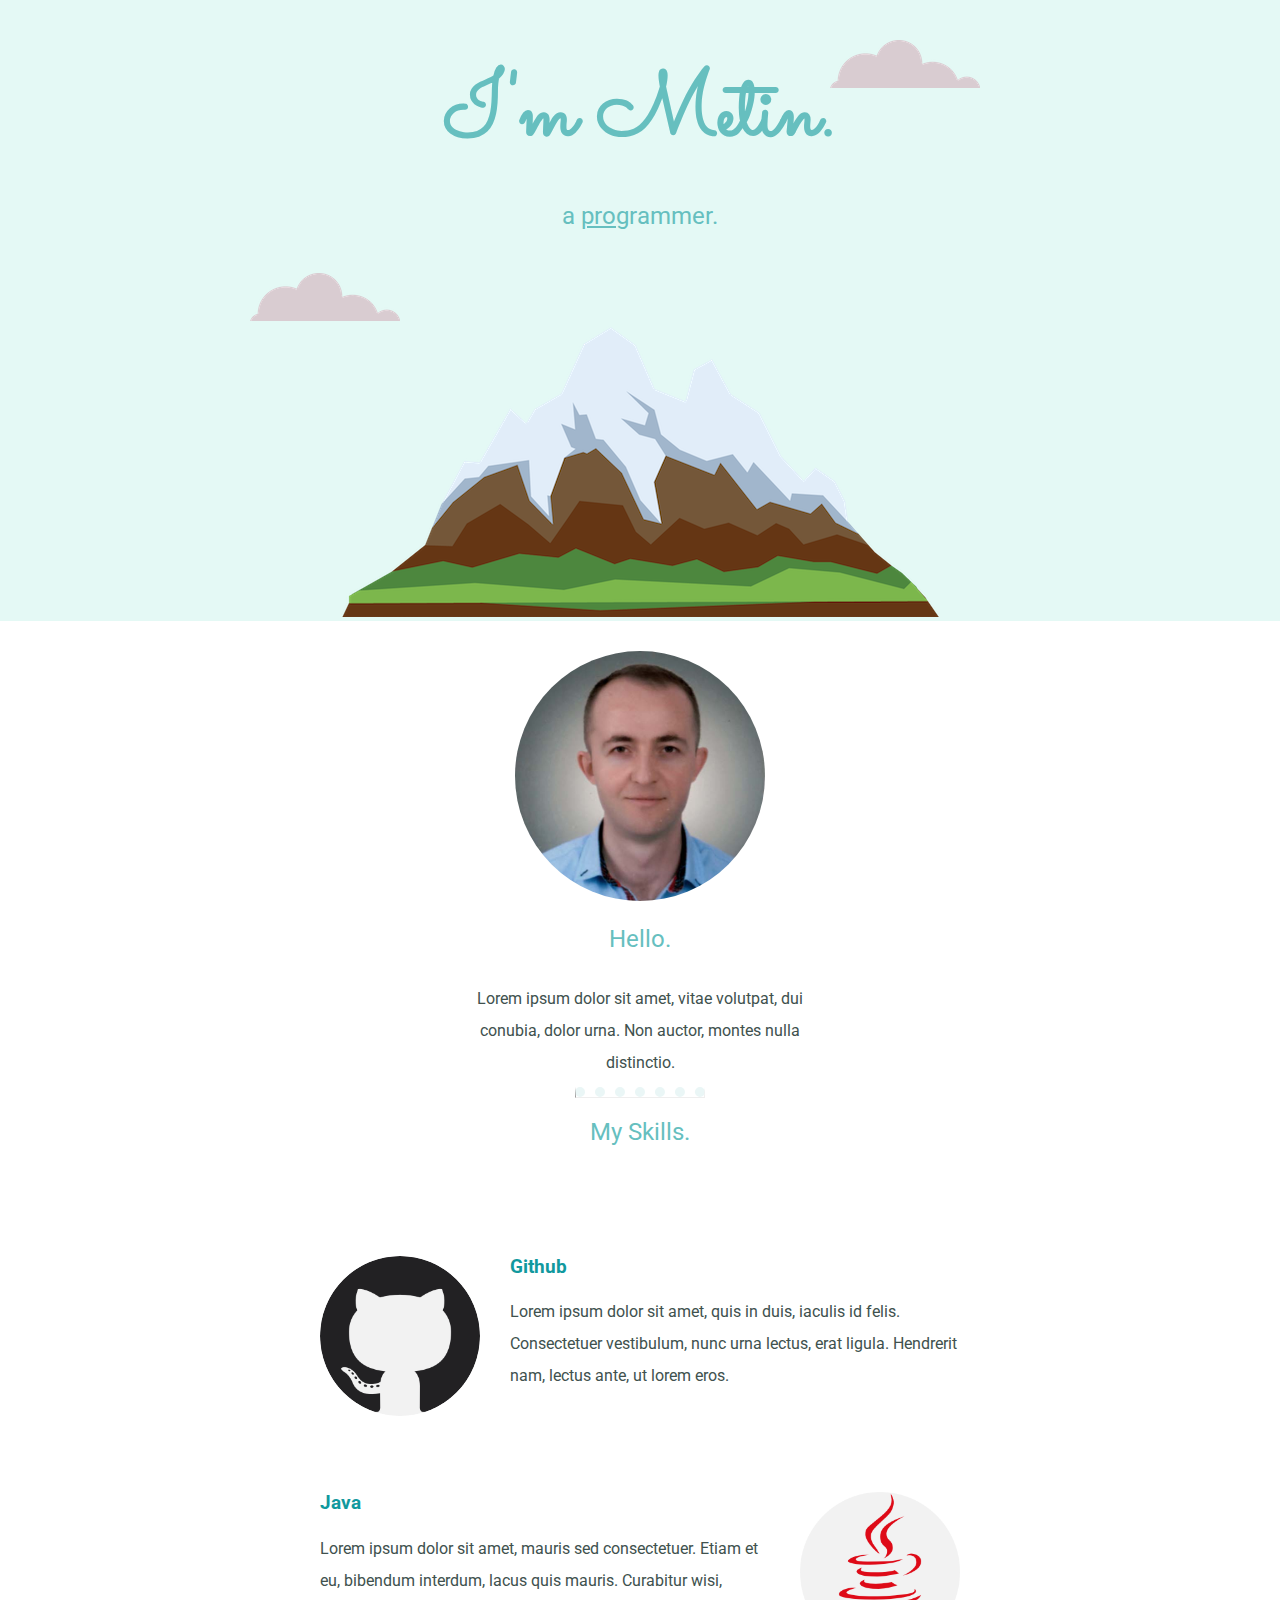
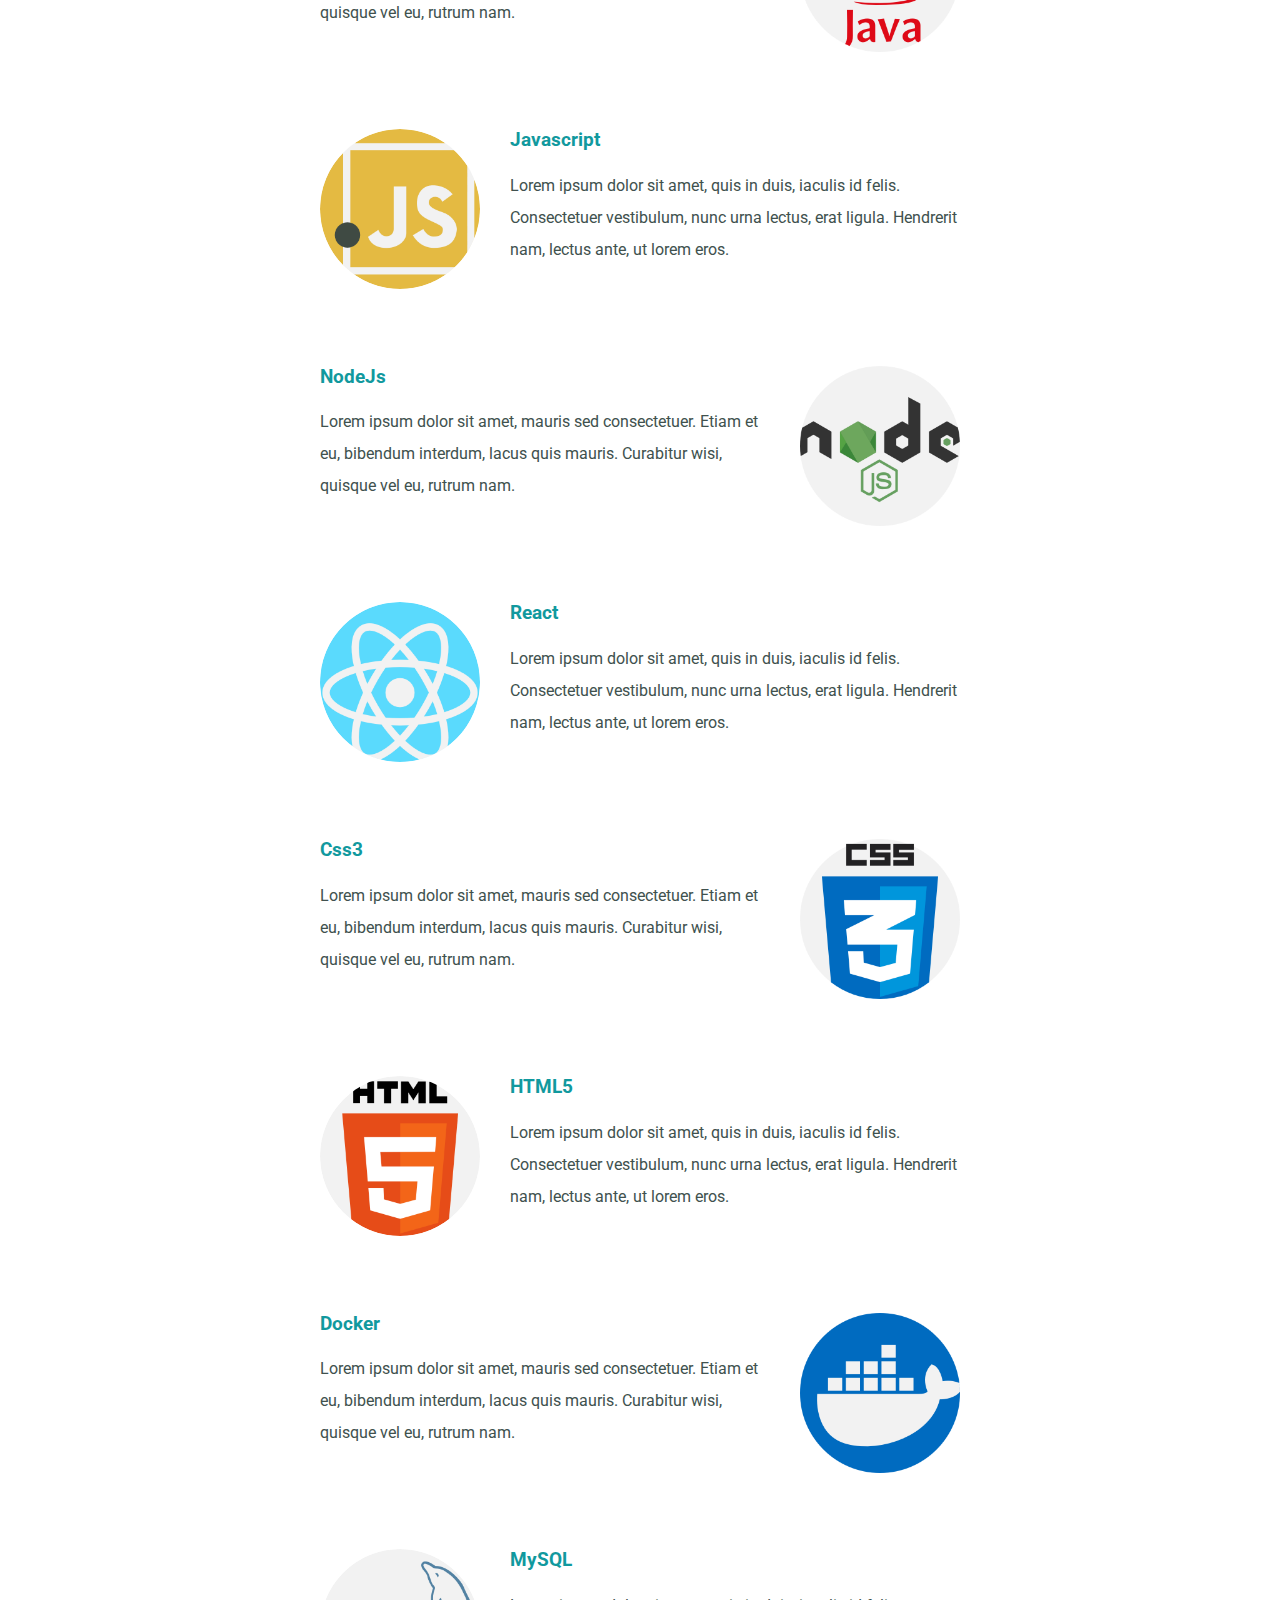
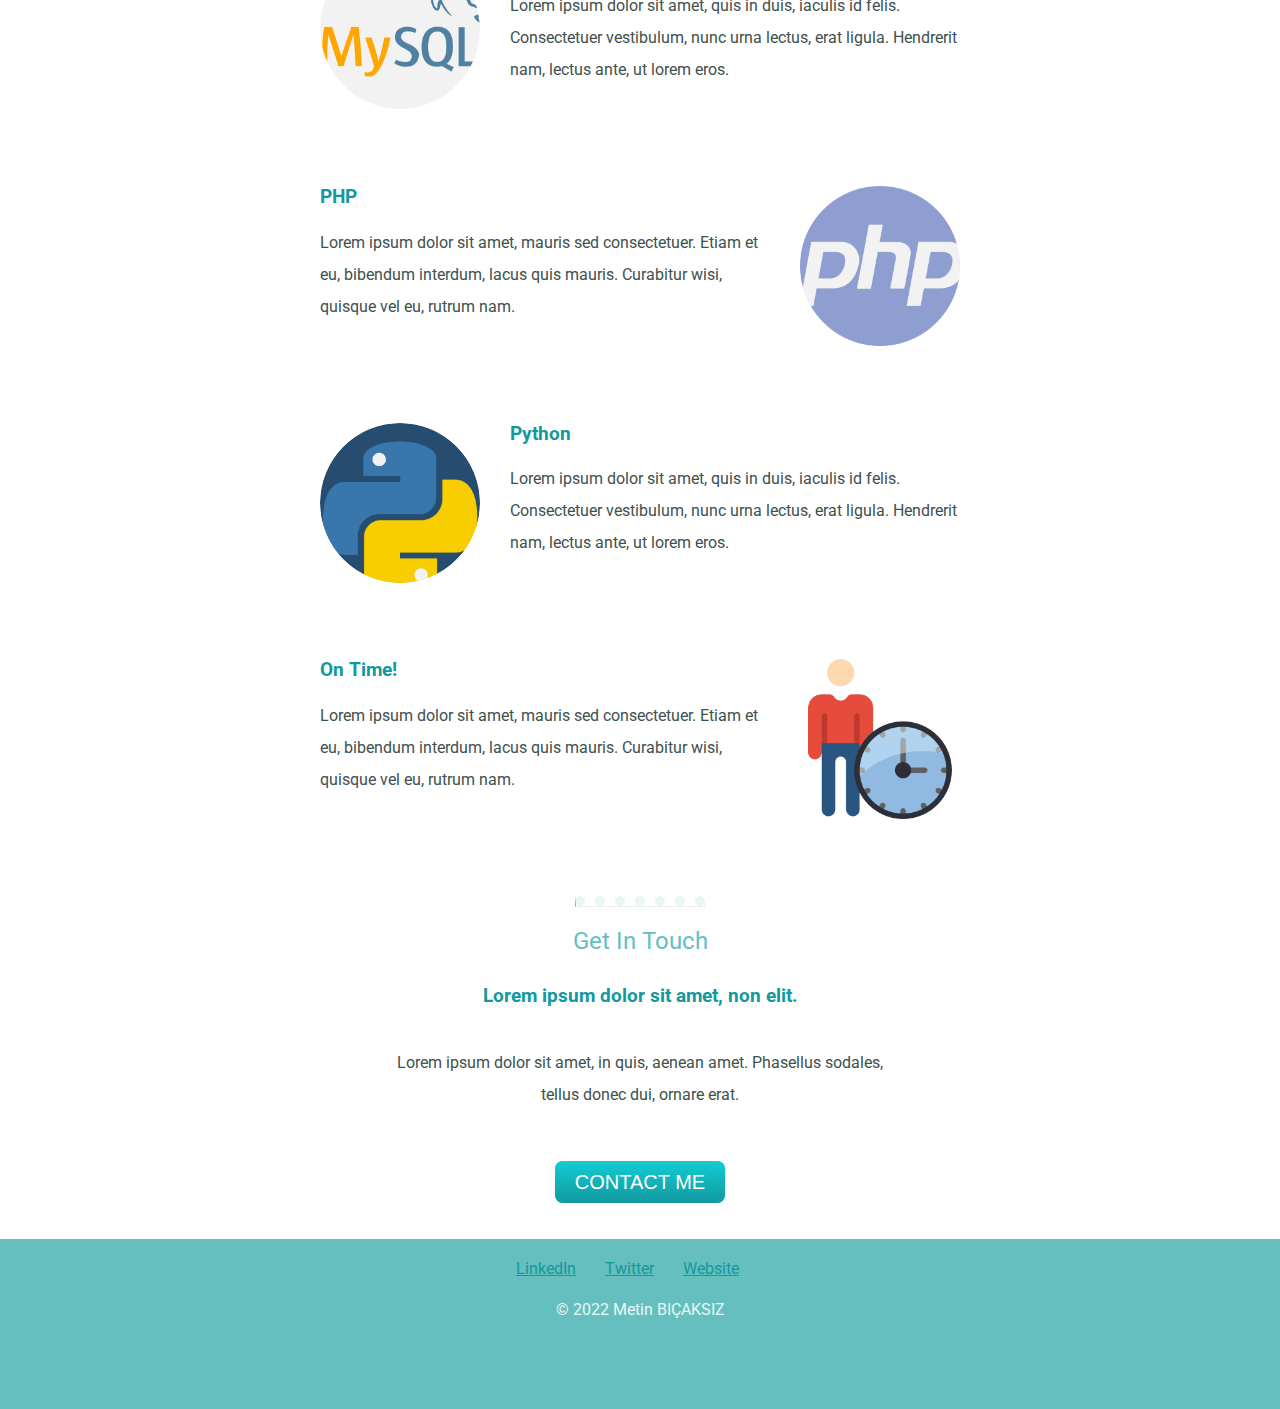
==== index.html @ 55656556 "Add files via upload" ====
<!DOCTYPE html>
<html>
  <head>
    <title>Metin BIÇAKSIZ</title>
    <link rel="stylesheet" href="css/style.css">
    <link rel="icon" href="images/favicon.ico">
    <link rel="preconnect" href="https://fonts.googleapis.com">
    <link rel="preconnect" href="https://fonts.gstatic.com" crossorigin>
    <link href="https://fonts.googleapis.com/css2?family=Roboto&family=Sacramento&display=swap" rel="stylesheet">
  </head>
  <body>

    <div class="top-div">
      <img class="ustbulut" src="images/cloud.png" alt="cloud">
      <h1>I'm Metin.</h1>
      <h2>a <span>pro</span>grammer.</h2>
      <img class="ilkbulut" src="images/cloud.png" alt="cloud">
      <img src="images/mountain.png" alt="mountain">
    </div>

    <div class="middle-container">
      <div class="profile">
        <img id="ben" src="images/ben.jpg" alt="ben">
        <h2>Hello.</h2>
        <p class="tanitim-yazisi">Lorem ipsum dolor sit amet, vitae volutpat, dui conubia, dolor urna. Non auctor, montes nulla distinctio.</p>
      </div>
      <hr>
      <div class="skills">
        <h2>My Skills.</h2>
        <div class="skill-row">
          <img class="computer-img" src="images/github.png" alt="computer">
          <h3>Github</h3>
          <p>Lorem ipsum dolor sit amet, quis in duis, iaculis id felis. Consectetuer vestibulum, nunc urna lectus, erat ligula. Hendrerit nam, lectus ante, ut lorem eros.</p>
        </div>
        <div class="skill-row">
          <img class="chill-img" src="images/java.png" alt="">
          <h3>Java</h3>
          <p>Lorem ipsum dolor sit amet, mauris sed consectetuer. Etiam et eu, bibendum interdum, lacus quis mauris. Curabitur wisi, quisque vel eu, rutrum nam.</p>
        </div>
        <div class="skill-row">
          <img class="computer-img" src="images/javascript(1).png" alt="computer">
          <h3>Javascript</h3>
          <p>Lorem ipsum dolor sit amet, quis in duis, iaculis id felis. Consectetuer vestibulum, nunc urna lectus, erat ligula. Hendrerit nam, lectus ante, ut lorem eros.</p>
        </div>
        <div class="skill-row">
          <img class="chill-img" src="images/nodejs.png" alt="">
          <h3>NodeJs</h3>
          <p>Lorem ipsum dolor sit amet, mauris sed consectetuer. Etiam et eu, bibendum interdum, lacus quis mauris. Curabitur wisi, quisque vel eu, rutrum nam.</p>
        </div>
        <div class="skill-row">
          <img class="computer-img" src="images/react.png" alt="computer">
          <h3>React</h3>
          <p>Lorem ipsum dolor sit amet, quis in duis, iaculis id felis. Consectetuer vestibulum, nunc urna lectus, erat ligula. Hendrerit nam, lectus ante, ut lorem eros.</p>
        </div>
        <div class="skill-row">
          <img class="chill-img" src="images/css.png" alt="">
          <h3>Css3</h3>
          <p>Lorem ipsum dolor sit amet, mauris sed consectetuer. Etiam et eu, bibendum interdum, lacus quis mauris. Curabitur wisi, quisque vel eu, rutrum nam.</p>
        </div>
        <div class="skill-row">
          <img class="computer-img" src="images/html-5.png" alt="computer">
          <h3>HTML5</h3>
          <p>Lorem ipsum dolor sit amet, quis in duis, iaculis id felis. Consectetuer vestibulum, nunc urna lectus, erat ligula. Hendrerit nam, lectus ante, ut lorem eros.</p>
        </div>
        <div class="skill-row">
          <img class="chill-img" src="images/docker.png" alt="">
          <h3>Docker</h3>
          <p>Lorem ipsum dolor sit amet, mauris sed consectetuer. Etiam et eu, bibendum interdum, lacus quis mauris. Curabitur wisi, quisque vel eu, rutrum nam.</p>
        </div>
        <div class="skill-row">
          <img class="computer-img" src="images/mysql.png" alt="computer">
          <h3>MySQL</h3>
          <p>Lorem ipsum dolor sit amet, quis in duis, iaculis id felis. Consectetuer vestibulum, nunc urna lectus, erat ligula. Hendrerit nam, lectus ante, ut lorem eros.</p>
        </div>
        <div class="skill-row">
          <img class="chill-img" src="images/php.png" alt="">
          <h3>PHP</h3>
          <p>Lorem ipsum dolor sit amet, mauris sed consectetuer. Etiam et eu, bibendum interdum, lacus quis mauris. Curabitur wisi, quisque vel eu, rutrum nam.</p>
        </div>
        <div class="skill-row">
          <img class="computer-img" src="images/python.png" alt="computer">
          <h3>Python</h3>
          <p>Lorem ipsum dolor sit amet, quis in duis, iaculis id felis. Consectetuer vestibulum, nunc urna lectus, erat ligula. Hendrerit nam, lectus ante, ut lorem eros.</p>
        </div>
        <div class="skill-row">
          <img class="chill-img" src="images/deadline.png" alt="">
          <h3>On Time!</h3>
          <p>Lorem ipsum dolor sit amet, mauris sed consectetuer. Etiam et eu, bibendum interdum, lacus quis mauris. Curabitur wisi, quisque vel eu, rutrum nam.</p>
        </div>
      </div>
      <hr>
      <div class="contact-me">
        <h2>Get In Touch</h2>
        <h3>Lorem ipsum dolor sit amet, non elit.</h3>
        <p class="contact-message">Lorem ipsum dolor sit amet, in quis, aenean amet. Phasellus sodales, tellus donec dui, ornare erat.</p>
        <a class="btn" href="mailto:metin@bicaksiz.com">CONTACT ME</a>
      </div>
    </div>


    <div class="bottom-container">
      <a class="footer-link" href="https://www.linkedin.com/">LinkedIn</a>
      <a class="footer-link" href="https://twitter.com/">Twitter</a>
      <a class="footer-link" href="https://www.appbrewery.co/">Website</a>
      <p class="copyright">© 2022 Metin BIÇAKSIZ</p>
    </div>
  </body>
</html>
---- css/style.css ----
body {
  margin: 0;
  text-align: center;
  font-family: 'Roboto', sans-serif;
  color: #40514E;

}
h1 {
  font-size: 562.5%;
  margin: 0;
  font-family: 'Sacramento', cursive;
  color: #66BFBF;
}
h2{
  color: #66BFBF;
  font-weight: normal;
  padding-bottom: 10px;
}
h3{
  color: #11999E;
}
a {
  color: #11999E;
}
img {
  display: inline-block;
}
span {
  text-decoration: underline;
}
hr{
  border-top: dotted #EAF6F6 10px;
  width: 10%;
}
p{
  line-height: 2;
}

/********** Classes *************/

.top-div {
  background-color: #E4F9F5;
  position: relative;
  padding-top: 50px;
}
.ilkbulut{
  position: absolute;
  left: 250px;
  bottom: 300px;
}
.ustbulut {
  position: absolute;
  top: 40px;
  right: 300px;
}
.skill-row {
  width: 50%;
  margin: 100px auto 100px auto;
  text-align: left;
}
.computer-img{
  width: 25%;
  margin-right: 30px;
  float: left;
  border-radius: 50%;
}
.chill-img{
  width: 25%;
  margin-left: 30px;
  float: right;
}
.tanitim-yazisi{
  color: #40514E;
  width: 30%;
  margin: auto;
}
.bottom-container{
  background-color: #66BFBF;
  height: 150px;
  margin-top: 45px;
  padding-top: 20px;
}
.footer-link{
  color: #11999E;
  margin-right: 25px;
}
.copyright{
  color: #EAF6F6;
}

.btn {
  background: #11cdd4;
  background-image: -webkit-linear-gradient(top, #11cdd4, #11999e);
  background-image: -moz-linear-gradient(top, #11cdd4, #11999e);
  background-image: -ms-linear-gradient(top, #11cdd4, #11999e);
  background-image: -o-linear-gradient(top, #11cdd4, #11999e);
  background-image: linear-gradient(to bottom, #11cdd4, #11999e);
  -webkit-border-radius: 8;
  -moz-border-radius: 8;
  border-radius: 8px;
  font-family: Arial;
  color: #ffffff;
  font-size: 20px;
  padding: 10px 20px 10px 20px;
  text-decoration: none;
}

.btn:hover {
  background: #30e3cb;
  background-image: -webkit-linear-gradient(top, #30e3cb, #2bc4ad);
  background-image: -moz-linear-gradient(top, #30e3cb, #2bc4ad);
  background-image: -ms-linear-gradient(top, #30e3cb, #2bc4ad);
  background-image: -o-linear-gradient(top, #30e3cb, #2bc4ad);
  background-image: linear-gradient(to bottom, #30e3cb, #2bc4ad);
  text-decoration: none;
}
.contact-message{
  width: 40%;
  margin: 40px auto 60px;
}
/********* IDs **********/
#ben{
  border-radius: 50%;
  width: 250px;
  margin-top: 30px;
}
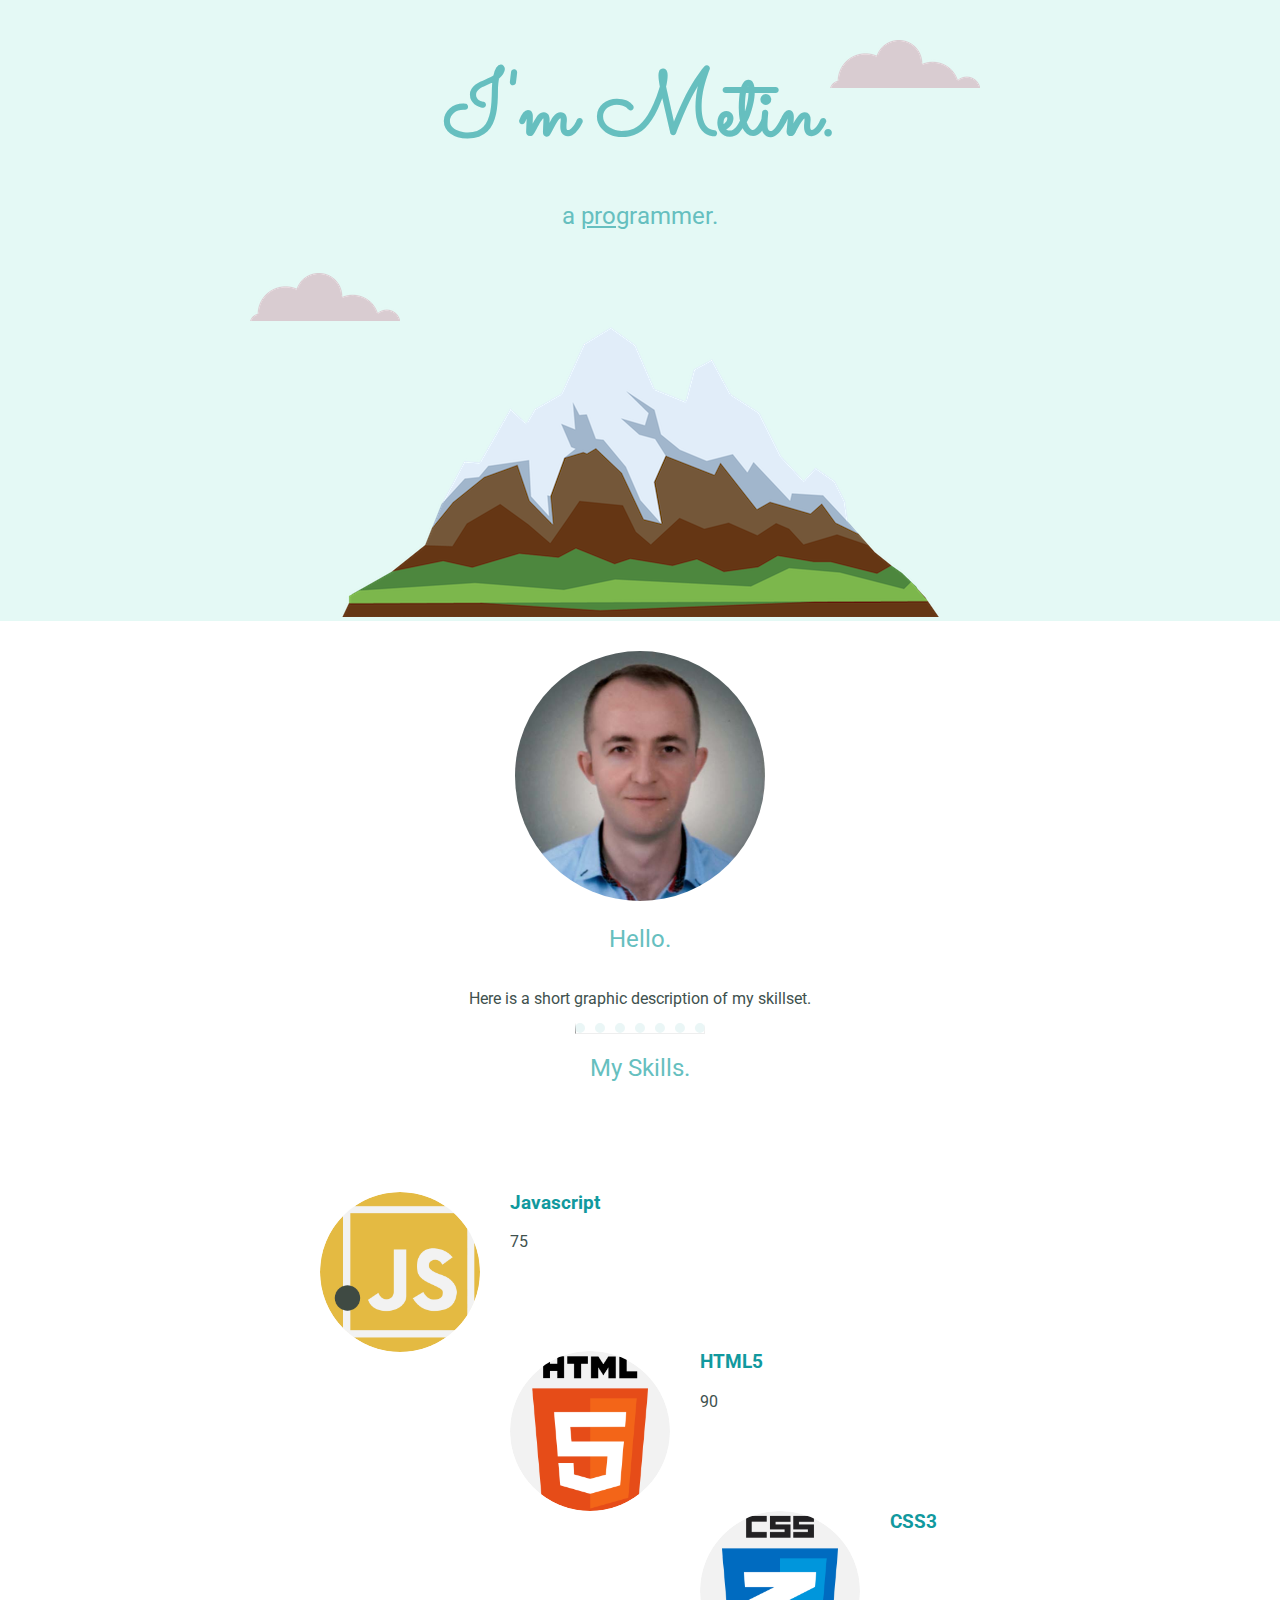
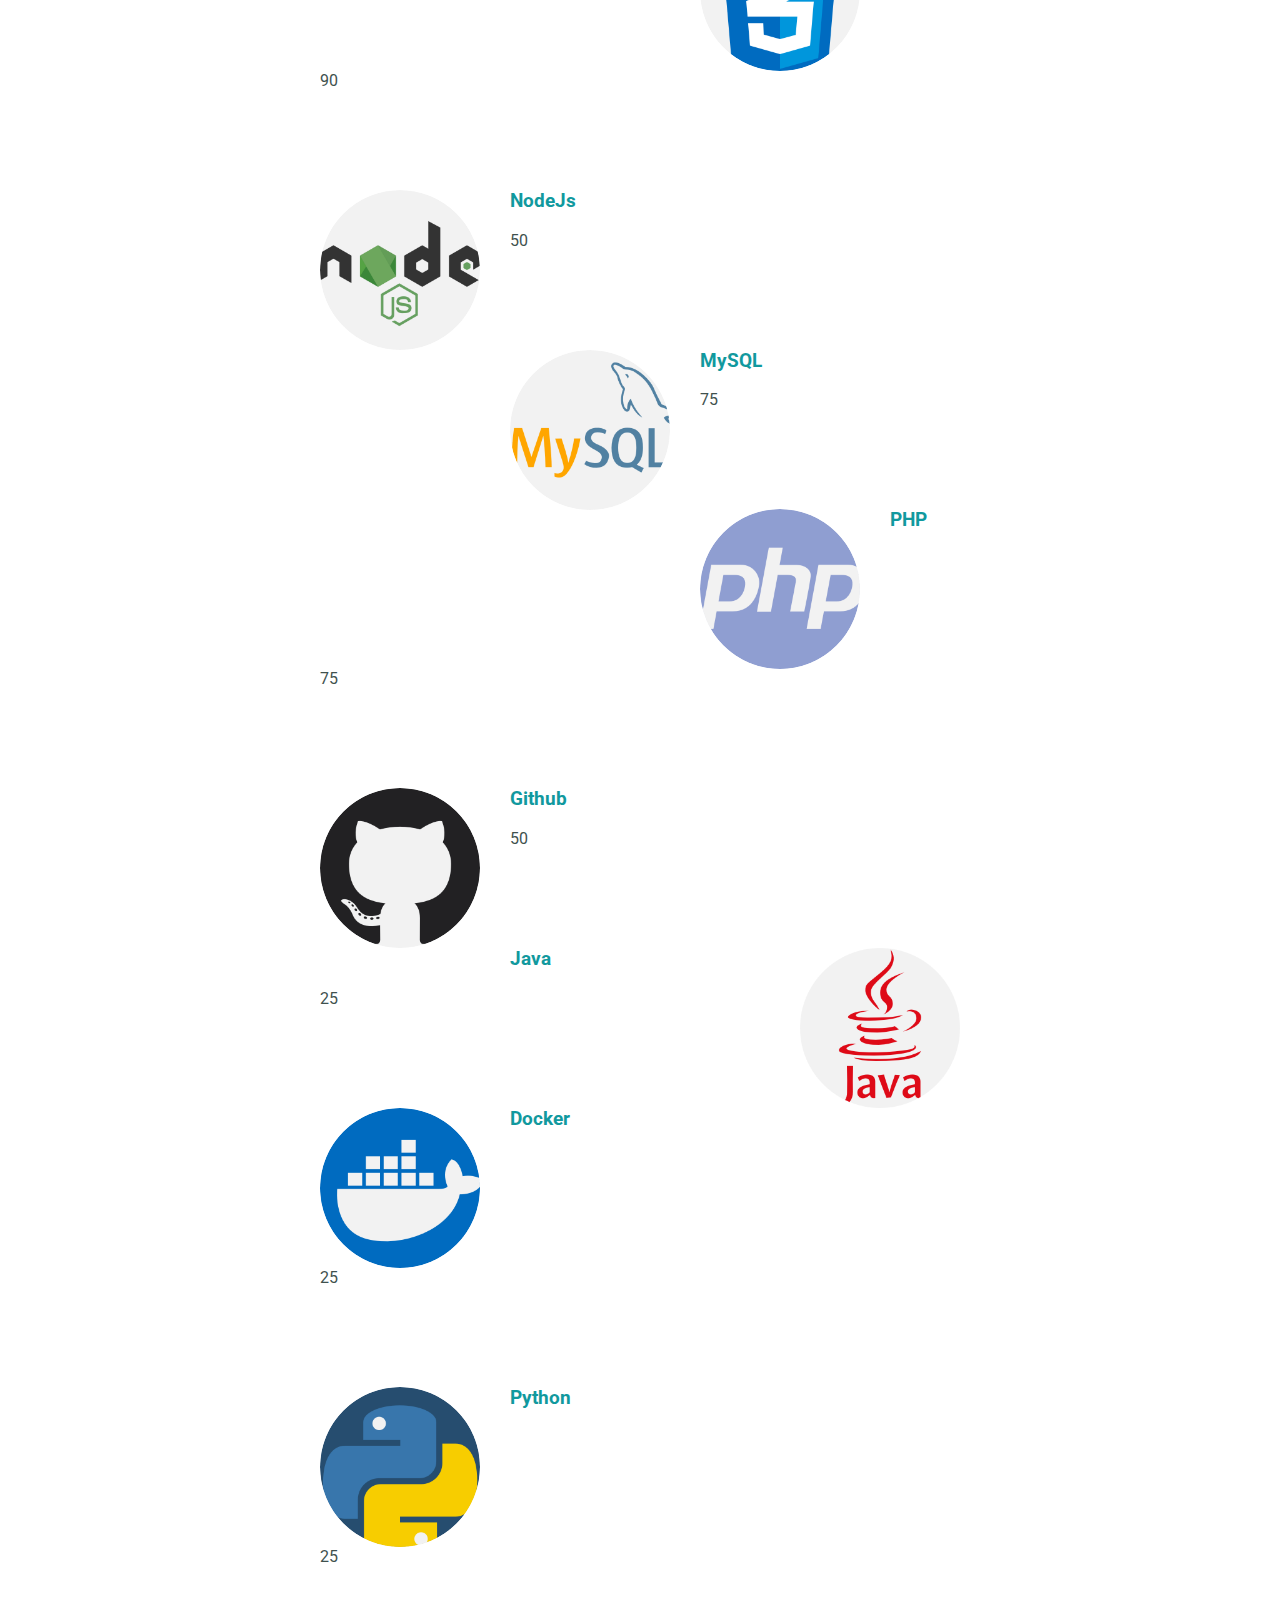
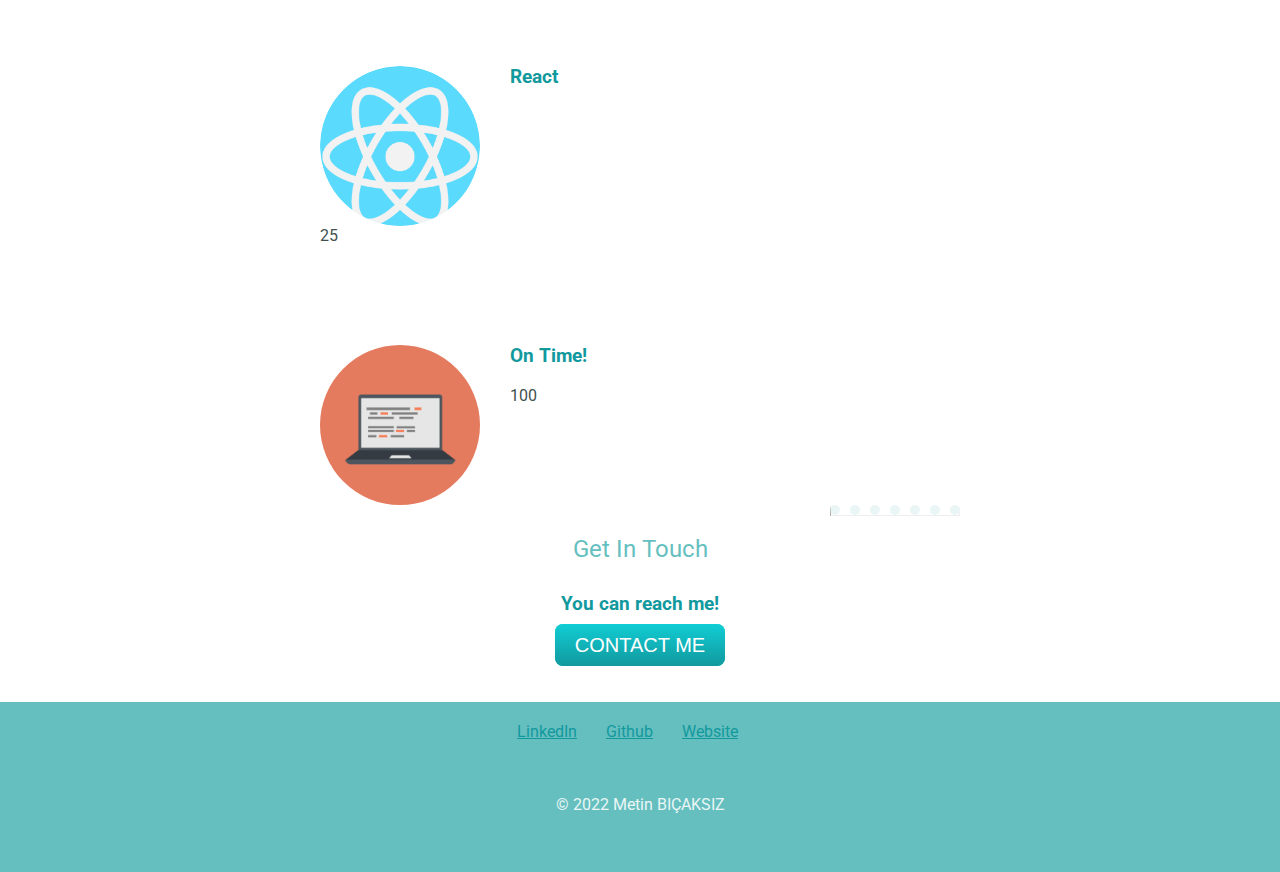
==== commit 7507284b: "Add files via upload" ====
--- a/index.html
+++ b/index.html
@@ -1,108 +1,184 @@
 <!DOCTYPE html>
 <html>
-  <head>
-    <title>Metin BIÇAKSIZ</title>
-    <link rel="stylesheet" href="css/style.css">
-    <link rel="icon" href="images/favicon.ico">
-    <link rel="preconnect" href="https://fonts.googleapis.com">
-    <link rel="preconnect" href="https://fonts.gstatic.com" crossorigin>
-    <link href="https://fonts.googleapis.com/css2?family=Roboto&family=Sacramento&display=swap" rel="stylesheet">
-  </head>
-  <body>
 
-    <div class="top-div">
-      <img class="ustbulut" src="images/cloud.png" alt="cloud">
-      <h1>I'm Metin.</h1>
-      <h2>a <span>pro</span>grammer.</h2>
-      <img class="ilkbulut" src="images/cloud.png" alt="cloud">
-      <img src="images/mountain.png" alt="mountain">
+<head>
+  <title>Metin BIÇAKSIZ</title>
+  <meta charset="utf-8">
+  <link href="https://cdn.jsdelivr.net/npm/bootstrap@5.1.3/dist/css/bootstrap.min.css" rel="stylesheet" integrity="sha384-1BmE4kWBq78iYhFldvKuhfTAU6auU8tT94WrHftjDbrCEXSU1oBoqyl2QvZ6jIW3" crossorigin="anonymous">
+  <link rel="stylesheet" href="css/style.css">
+  <link rel="icon" href="images/favicon.ico">
+  <link rel="preconnect" href="https://fonts.googleapis.com">
+  <link rel="preconnect" href="https://fonts.gstatic.com" crossorigin>
+  <link href="https://fonts.googleapis.com/css2?family=Roboto&family=Sacramento&display=swap" rel="stylesheet">
+</head>
+
+<body>
+
+  <div class="top-div">
+    <img class="ustbulut" src="images/cloud.png" alt="cloud">
+    <h1>I'm Metin.</h1>
+    <h2>a <span>pro</span>grammer.</h2>
+    <img class="ilkbulut" src="images/cloud.png" alt="cloud">
+    <img src="images/mountain.png" alt="mountain">
+  </div>
+
+  <div class="middle-container">
+    <div class="profile">
+      <img id="ben" src="images/ben.jpg" alt="ben">
+      <h2>Hello.</h2>
+      <p class="tanitim-yazisi">Here is a short graphic description of my skillset.
+      </p>
+    </div>
+    <hr>
+    <div class="skills container-fluid">
+      <h2>My Skills.</h2>
+
+      <div class="row">
+
+        <div class="col-md-4"> 
+          <div class="skill-row">
+              <img class="computer-img" src="images/javascript(1).png" alt="computer">
+              <h3>Javascript</h3>
+              <div class="progress">
+                <div class="progress-bar bg-success" role="progressbar" style="width: 75%" aria-valuenow="75" aria-valuemin="0" aria-valuemax="100">75</div>
+              </div>          
+          </div>
+        </div>
+
+        <div class="col-md-4"> 
+          <div class="skill-row">
+              <img class="computer-img" src="images/html-5.png" alt="computer">
+              <h3>HTML5</h3>
+              <div class="progress">
+                <div class="progress-bar bg-success" role="progressbar" style="width: 90%" aria-valuenow="90" aria-valuemin="0" aria-valuemax="100">90</div>
+              </div>          
+          </div>
+        </div>
+
+        <div class="col-md-4"> 
+          <div class="skill-row">
+              <img class="computer-img" src="images/css.png" alt="computer">
+              <h3>CSS3</h3>
+              <div class="progress">
+                <div class="progress-bar bg-success" role="progressbar" style="width: 90%" aria-valuenow="90" aria-valuemin="0" aria-valuemax="100">90</div>
+              </div>          
+          </div>
+        </div>
+
+        <div class="col-md-4"> 
+          <div class="skill-row">
+              <img class="computer-img" src="images/nodejs.png" alt="computer">
+              <h3>NodeJs</h3>
+              <div class="progress">
+                <div class="progress-bar bg-warning" role="progressbar" style="width: 55%" aria-valuenow="50" aria-valuemin="0" aria-valuemax="100">50</div>
+              </div>          
+          </div>
+        </div>
+
+        <div class="col-md-4"> 
+          <div class="skill-row">
+              <img class="computer-img" src="images/mysql.png" alt="computer">
+              <h3>MySQL</h3>
+              <div class="progress">
+                <div class="progress-bar bg-success" role="progressbar" style="width: 75%" aria-valuenow="75" aria-valuemin="0" aria-valuemax="100">75</div>
+              </div>          
+          </div>
+        </div>
+
+        <div class="col-md-4"> 
+          <div class="skill-row">
+              <img class="computer-img" src="images/php.png" alt="computer">
+              <h3>PHP</h3>
+              <div class="progress">
+                <div class="progress-bar bg-success" role="progressbar" style="width: 75%" aria-valuenow="75" aria-valuemin="0" aria-valuemax="100">75</div>
+              </div>          
+          </div>
+        </div>
+
+        <div class="col-md-4"> 
+          <div class="skill-row">
+              <img class="computer-img" src="images/github.png" alt="computer">
+              <h3>Github</h3>
+              <div class="progress">
+                <div class="progress-bar bg-warning" role="progressbar" style="width: 55%" aria-valuenow="50" aria-valuemin="0" aria-valuemax="100">50</div>
+              </div>          
+          </div>
+        </div>
+
+        <div class="col-md-4">           
+          <div class="skill-row">
+              <img class="chill-img" src="images/java.png" alt="">
+              <h3>Java</h3>
+              <div class="progress">
+                <div class="progress-bar bg-info" role="progressbar" style="width: 25%" aria-valuenow="25" aria-valuemin="0" aria-valuemax="100">25</div>
+              </div>
+          </div>
+        </div>
+
+      
+        <div class="col-md-4"> 
+          <div class="skill-row">
+              <img class="computer-img" src="images/docker.png" alt="computer">
+              <h3>Docker</h3>
+              <div class="progress">
+                <div class="progress-bar bg-success bg-info" role="progressbar" style="width: 25%" aria-valuenow="25" aria-valuemin="0" aria-valuemax="100">25</div>
+              </div>          
+          </div>
+        </div>
+
+        
+
+
+        <div class="col-md-4"> 
+          <div class="skill-row">
+              <img class="computer-img" src="images/python.png" alt="computer">
+              <h3>Python</h3>
+              <div class="progress">
+                <div class="progress-bar bg-success bg-info" role="progressbar" style="width: 25%" aria-valuenow="25" aria-valuemin="0" aria-valuemax="100">25</div>
+              </div>          
+          </div>
+        </div>
+
+        <div class="col-md-4"> 
+          <div class="skill-row">
+              <img class="computer-img" src="images/react.png" alt="computer">
+              <h3>React</h3>
+              <div class="progress">
+                <div class="progress-bar bg-success bg-info" role="progressbar" style="width: 25%" aria-valuenow="25" aria-valuemin="0" aria-valuemax="100">25</div>
+              </div>          
+          </div>
+        </div>
+
+        <div class="col-md-4"> 
+          <div class="skill-row">
+              <img class="computer-img" src="images/computer.png" alt="computer">
+              <h3>On Time!</h3>
+              <div class="progress">
+                <div class="progress-bar bg-success" role="progressbar" style="width: 100%" aria-valuenow="100" aria-valuemin="0" aria-valuemax="100">100</div>
+              </div>          
+          </div>
+        </div>
+
+      </div>
+
     </div>
 
-    <div class="middle-container">
-      <div class="profile">
-        <img id="ben" src="images/ben.jpg" alt="ben">
-        <h2>Hello.</h2>
-        <p class="tanitim-yazisi">Lorem ipsum dolor sit amet, vitae volutpat, dui conubia, dolor urna. Non auctor, montes nulla distinctio.</p>
-      </div>
-      <hr>
-      <div class="skills">
-        <h2>My Skills.</h2>
-        <div class="skill-row">
-          <img class="computer-img" src="images/github.png" alt="computer">
-          <h3>Github</h3>
-          <p>Lorem ipsum dolor sit amet, quis in duis, iaculis id felis. Consectetuer vestibulum, nunc urna lectus, erat ligula. Hendrerit nam, lectus ante, ut lorem eros.</p>
-        </div>
-        <div class="skill-row">
-          <img class="chill-img" src="images/java.png" alt="">
-          <h3>Java</h3>
-          <p>Lorem ipsum dolor sit amet, mauris sed consectetuer. Etiam et eu, bibendum interdum, lacus quis mauris. Curabitur wisi, quisque vel eu, rutrum nam.</p>
-        </div>
-        <div class="skill-row">
-          <img class="computer-img" src="images/javascript(1).png" alt="computer">
-          <h3>Javascript</h3>
-          <p>Lorem ipsum dolor sit amet, quis in duis, iaculis id felis. Consectetuer vestibulum, nunc urna lectus, erat ligula. Hendrerit nam, lectus ante, ut lorem eros.</p>
-        </div>
-        <div class="skill-row">
-          <img class="chill-img" src="images/nodejs.png" alt="">
-          <h3>NodeJs</h3>
-          <p>Lorem ipsum dolor sit amet, mauris sed consectetuer. Etiam et eu, bibendum interdum, lacus quis mauris. Curabitur wisi, quisque vel eu, rutrum nam.</p>
-        </div>
-        <div class="skill-row">
-          <img class="computer-img" src="images/react.png" alt="computer">
-          <h3>React</h3>
-          <p>Lorem ipsum dolor sit amet, quis in duis, iaculis id felis. Consectetuer vestibulum, nunc urna lectus, erat ligula. Hendrerit nam, lectus ante, ut lorem eros.</p>
-        </div>
-        <div class="skill-row">
-          <img class="chill-img" src="images/css.png" alt="">
-          <h3>Css3</h3>
-          <p>Lorem ipsum dolor sit amet, mauris sed consectetuer. Etiam et eu, bibendum interdum, lacus quis mauris. Curabitur wisi, quisque vel eu, rutrum nam.</p>
-        </div>
-        <div class="skill-row">
-          <img class="computer-img" src="images/html-5.png" alt="computer">
-          <h3>HTML5</h3>
-          <p>Lorem ipsum dolor sit amet, quis in duis, iaculis id felis. Consectetuer vestibulum, nunc urna lectus, erat ligula. Hendrerit nam, lectus ante, ut lorem eros.</p>
-        </div>
-        <div class="skill-row">
-          <img class="chill-img" src="images/docker.png" alt="">
-          <h3>Docker</h3>
-          <p>Lorem ipsum dolor sit amet, mauris sed consectetuer. Etiam et eu, bibendum interdum, lacus quis mauris. Curabitur wisi, quisque vel eu, rutrum nam.</p>
-        </div>
-        <div class="skill-row">
-          <img class="computer-img" src="images/mysql.png" alt="computer">
-          <h3>MySQL</h3>
-          <p>Lorem ipsum dolor sit amet, quis in duis, iaculis id felis. Consectetuer vestibulum, nunc urna lectus, erat ligula. Hendrerit nam, lectus ante, ut lorem eros.</p>
-        </div>
-        <div class="skill-row">
-          <img class="chill-img" src="images/php.png" alt="">
-          <h3>PHP</h3>
-          <p>Lorem ipsum dolor sit amet, mauris sed consectetuer. Etiam et eu, bibendum interdum, lacus quis mauris. Curabitur wisi, quisque vel eu, rutrum nam.</p>
-        </div>
-        <div class="skill-row">
-          <img class="computer-img" src="images/python.png" alt="computer">
-          <h3>Python</h3>
-          <p>Lorem ipsum dolor sit amet, quis in duis, iaculis id felis. Consectetuer vestibulum, nunc urna lectus, erat ligula. Hendrerit nam, lectus ante, ut lorem eros.</p>
-        </div>
-        <div class="skill-row">
-          <img class="chill-img" src="images/deadline.png" alt="">
-          <h3>On Time!</h3>
-          <p>Lorem ipsum dolor sit amet, mauris sed consectetuer. Etiam et eu, bibendum interdum, lacus quis mauris. Curabitur wisi, quisque vel eu, rutrum nam.</p>
-        </div>
-      </div>
-      <hr>
-      <div class="contact-me">
-        <h2>Get In Touch</h2>
-        <h3>Lorem ipsum dolor sit amet, non elit.</h3>
-        <p class="contact-message">Lorem ipsum dolor sit amet, in quis, aenean amet. Phasellus sodales, tellus donec dui, ornare erat.</p>
-        <a class="btn" href="mailto:metin@bicaksiz.com">CONTACT ME</a>
-      </div>
     </div>
+    <hr>
+    <div class="contact-me">
+      <h2>Get In Touch</h2>
+      <h3>You can reach me!</h3>
+      <a class="btn" href="mailto:metin@bicaksiz.com">CONTACT ME</a>
+    </div>
+  </div>
 
 
-    <div class="bottom-container">
-      <a class="footer-link" href="https://www.linkedin.com/">LinkedIn</a>
-      <a class="footer-link" href="https://twitter.com/">Twitter</a>
-      <a class="footer-link" href="https://www.appbrewery.co/">Website</a>
-      <p class="copyright">© 2022 Metin BIÇAKSIZ</p>
-    </div>
-  </body>
+  <div class="bottom-container">
+    <a class="footer-link" href="https://www.linkedin.com/in/dkmb/" target="_blank">LinkedIn</a>
+    <a class="footer-link" href="https://github.com/metinbicaksiz" target="_blank">Github</a>
+    <a class="footer-link" href="https://www.bicaksiz.com/" target="_blank">Website</a>
+    <p class="copyright"></br>© 2022 Metin BIÇAKSIZ</p>
+  </div>
+</body>
+
 </html>
